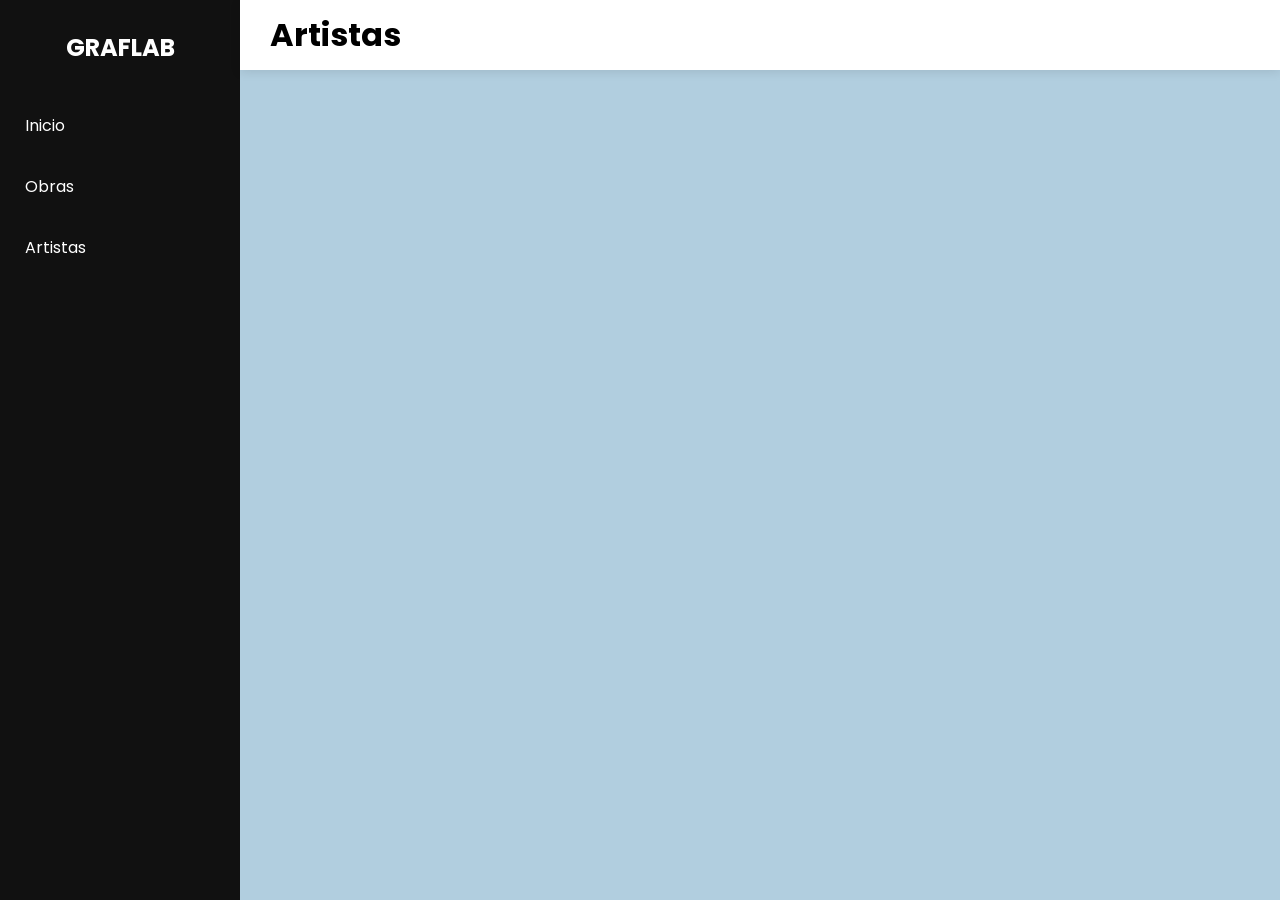
==== artistas.html @ 51ef1be7 "Add files via upload" ====
<!DOCTYPE html>
<html lang="es">
    <head>
        <meta charset="UTF-8">
        <title>Artistas</title>
        <link rel="stylesheet" href="css/estilos.css">
        <link href="https://fonts.googleapis.com/css2?family=Poppins:wght@300;400;500;600;700&display=swap" rel="stylesheet">
    </head>
    <body>
        <div id="sidebar-container"></div>

        <header class="header">

            <h1>Artistas</h1>

        </header>
        <main>

            <section id="contenedor-artistas"
                    class="grid">
            </section>

        </main>

        <script src="js/sidebar.js"></script>
        <script src="js/main.js"></script>
        <script src="js/artistas.js"></script>
    </body>
</html>
---- css/estilos.css ----
*{
    margin:0;
    padding:0;
    box-sizing:border-box;
}

body{
    font-family:'Poppins',sans-serif;
    background:#b1cedf; /*#f5f5f5*/
}

/* SIDEBAR */

.sidebar{
    position:fixed;
    left:0;
    top:0;
    width:240px;
    height:100vh;

    background:#111;

    display:flex;
    flex-direction:column;
}

.logo{
    padding:30px;
    color:white;
    text-align:center;
}

.sidebar nav{
    display:flex;
    flex-direction:column;
}

.sidebar nav a{
    color:white;
    text-decoration:none;
    padding:18px 25px;
    transition:.3s;
}

.sidebar nav a:hover,
.sidebar nav a.active{
    background:#333;
}

/* HEADER */
.header{
    position:fixed;
    left:240px;
    top:0;
    width:calc(100% - 240px);
    height:70px;

    background:white;

    display:flex;
    align-items:center;

    padding-left:30px;

    box-shadow:0 2px 10px rgba(0,0,0,.1);

    z-index:10;
}

/* MAIN */
main{
    margin-left:240px;
    margin-top:70px;
}

/* BANNER */
.banner{
    position:relative;
    height:100vh;
    overflow:hidden;
}
.banner img{
    width:100%;
    height:100%;
    object-fit:cover;
}
.banner-overlay{
    position:absolute;
    inset:0;

    background:rgba(0,0,0,.45);

    display:flex;
    flex-direction:column;
    justify-content:center;
    align-items:flex-start; /*center*/

    color:white;
    text-align:left;
}
.banner-overlay h1{
    font-size:6rem;
    margin-left: 9%;
}
.banner-overlay p{
    margin-top:15px;
    max-width:700px;
    font-size:1.2rem;
    margin-left: 9%;
}

/* BOTONES */
.acciones{
    padding:150px 20px;
    display:flex;
    justify-content:center;
    gap:30px;
}
.btn{
    padding:18px 40px;
    text-decoration:none;
    background:#111;
    color:white;
    border-radius:8px;
    transition:.3s;
}
.btn:hover{
    background:#444;
}

/* REVELAR */
.reveal{
    opacity:0;
    transform:translateY(60px);
    transition:1s;
}
.reveal.active{
    opacity:1;
    transform:translateY(0);
}
.grid{
    display:grid;
    grid-template-columns:
    repeat(auto-fill,minmax(250px,1fr));
    gap:30px;
    padding:40px;
    margin-left:240px;
}
.card{
    background:white;
    border-radius:12px;
    overflow:hidden;
    text-decoration:none;
    color:black;
    box-shadow:0 2px 10px rgba(0,0,0,.15);
    transition:.3s;
}
.card:hover{
    transform:translateY(-5px);
}
.card img{
    width:100%;
    height:250px;
    object-fit:cover;
}
.card h3{
    padding:15px;
}
.detalle-img{
    width:500px;
    max-width:100%;
    border-radius:12px;
}
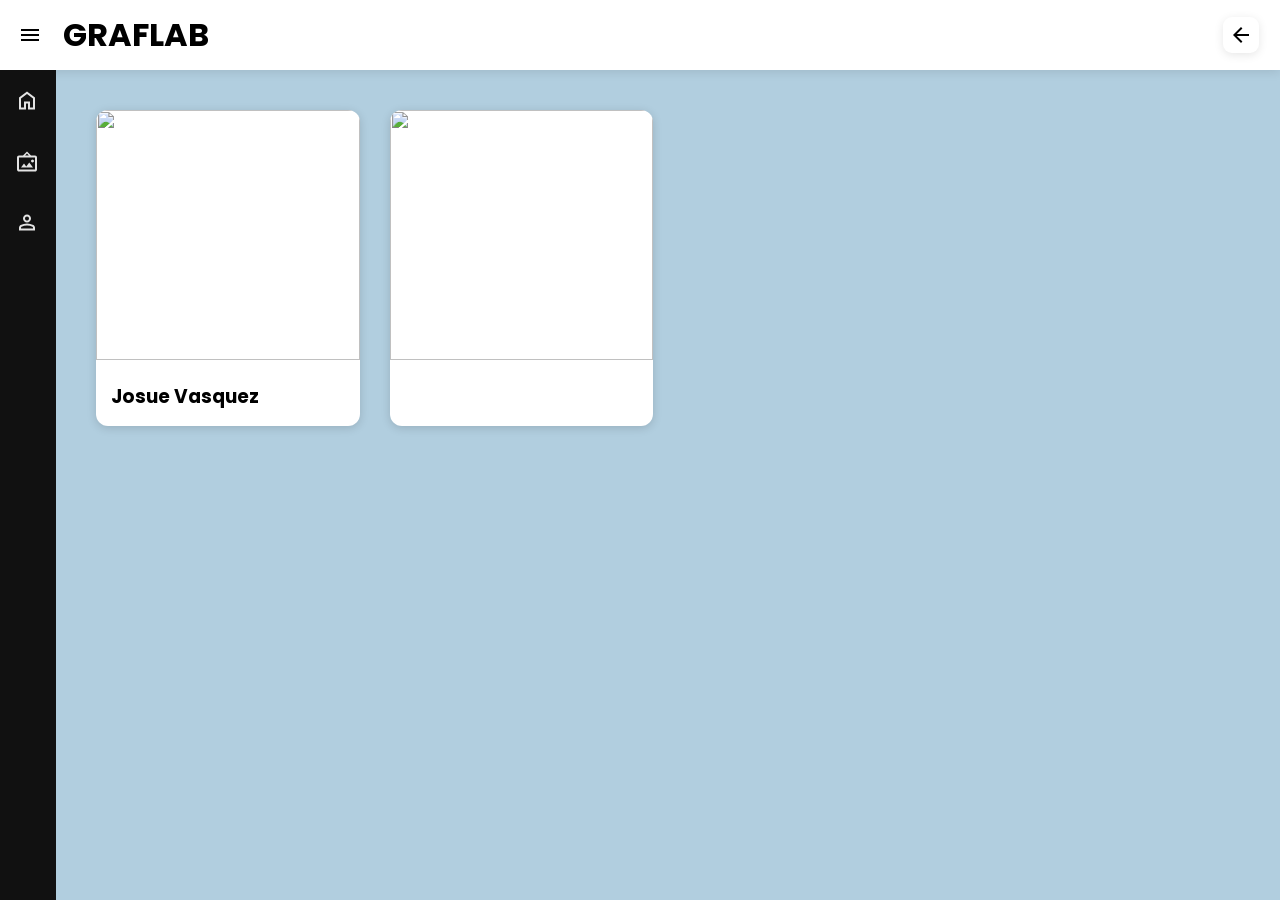
==== commit 4580c5dc: "Add files via upload" ====
--- a/artistas.html
+++ b/artistas.html
@@ -1,4 +1,5 @@
 <!DOCTYPE html>
+<meta name="viewport" content="width=device-width, initial-scale=1.0">
 <html lang="es">
     <head>
         <meta charset="UTF-8">
@@ -7,23 +8,17 @@
         <link href="https://fonts.googleapis.com/css2?family=Poppins:wght@300;400;500;600;700&display=swap" rel="stylesheet">
     </head>
     <body>
+        
+        <div id="header-container"></div>
         <div id="sidebar-container"></div>
-
-        <header class="header">
-
-            <h1>Artistas</h1>
-
-        </header>
         <main>
 
-            <section id="contenedor-artistas"
-                    class="grid">
-            </section>
+            <section id="contenedor-artistas" class="grid"></section>
 
         </main>
 
         <script src="js/sidebar.js"></script>
-        <script src="js/main.js"></script>
+        <script src="js/header.js"></script>
         <script src="js/artistas.js"></script>
     </body>
 </html>
--- a/css/estilos.css
+++ b/css/estilos.css
@@ -1,3 +1,11 @@
+:root{
+    --color_sidebar: #111;
+    --color_sidebar_elements: white;
+    --color_butons: #111;
+    --color_body: #b1cedf;
+    --color_header: white;
+}
+
 *{
     margin:0;
     padding:0;
@@ -9,19 +17,30 @@
     background:#b1cedf; /*#f5f5f5*/
 }
 
+
 /* SIDEBAR */
-
 .sidebar{
     position:fixed;
+    
     left:0;
-    top:0;
-    width:240px;
+    width:3.5rem; /*240*/
     height:100vh;
 
-    background:#111;
-
-    display:flex;
+    background:var(--color_sidebar);
+
+    display:flex;
+    flex:1;     
     flex-direction:column;
+    overflow-y: auto;
+
+    z-index:100;
+}
+
+.sidebar.menu-toggle{
+    width:18.75rem;
+}
+.sidebar-open main{
+    margin-left:18.75rem;
 }
 
 .logo{
@@ -37,9 +56,17 @@
 
 .sidebar nav a{
     color:white;
+    display:flex;
     text-decoration:none;
-    padding:18px 25px;
-    transition:.3s;
+
+    overflow: hidden;
+
+    padding:18px 15px;
+    transition:.3s;
+    gap: 1.3rem;
+}
+.sidebar img{
+    width: 1.6rem;
 }
 
 .sidebar nav a:hover,
@@ -47,12 +74,69 @@
     background:#333;
 }
 
+/*MENU*/
+.menu{
+    padding: 6px;
+    margin: 3px;
+    border-radius: 9px;
+   
+    cursor: pointer; 
+    position: relative;
+    display: flex;
+
+    transition: background-color 0.5s ease;
+}
+.menu:hover{
+    background-color: #ddd;
+}
+.menu img{
+    filter:brightness(0);
+}
+
+/*BACK*/
+.back{
+    margin-left:auto;
+    display: flex;
+
+    padding:6px;
+    margin-right:12px;
+    box-shadow:0 2px 10px rgba(0,0,0,.1);
+
+    align-items: center;
+    justify-content: center;
+
+    border:none;
+    border-radius:9px;
+
+    background:transparent;
+
+    cursor:pointer;
+
+    font-size:1.5rem;
+
+    transition:.3s;
+}
+.back:hover{
+    background-color: #ddd;
+}
+.back img{
+    filter:brightness(0);
+}
+
+
+
+
 /* HEADER */
+#header-container{
+    margin:0;
+    padding:0;
+}
 .header{
     position:fixed;
-    left:240px;
+    /*left:240px;*/
     top:0;
-    width:calc(100% - 240px);
+    left: 0;
+    width:100%; /*- 240px*/
     height:70px;
 
     background:white;
@@ -60,18 +144,26 @@
     display:flex;
     align-items:center;
 
-    padding-left:30px;
+    padding-left:9px;
+    padding-right: 9px;
 
     box-shadow:0 2px 10px rgba(0,0,0,.1);
 
-    z-index:10;
-}
+    z-index:30;
+}
+.header h1{
+    margin-left: 12px;
+}
+
 
 /* MAIN */
 main{
-    margin-left:240px;
+    margin-left: 3.5rem;
+    /*margin-left:240px;*/
     margin-top:70px;
 }
+
+
 
 /* BANNER */
 .banner{
@@ -99,7 +191,7 @@
     text-align:left;
 }
 .banner-overlay h1{
-    font-size:6rem;
+    font-size: clamp(1.6rem,10vw, 6rem);
     margin-left: 9%;
 }
 .banner-overlay p{
@@ -109,22 +201,54 @@
     margin-left: 9%;
 }
 
+
+
 /* BOTONES */
 .acciones{
-    padding:150px 20px;
-    display:flex;
+    padding:50px 50px;
+    /*display:flex;*/
+    display:grid;
+    grid-template-columns: 1fr 1fr ;
+
     justify-content:center;
     gap:30px;
 }
+
+
 .btn{
     padding:18px 40px;
     text-decoration:none;
+    align-items: center;
+
     background:#111;
     color:white;
+    
     border-radius:8px;
     transition:.3s;
 }
 .btn:hover{
+    background:#444;
+}
+
+/* CODIGO QR */
+#qrcode{
+    margin: 9px;
+}
+
+.btn-qr{
+    padding:18px 40px;
+    text-decoration:none;
+    align-items: center;
+    justify-content:center;
+    cursor: pointer;
+
+    background:#111;
+    color:white;
+    
+    border-radius:8px;
+    transition:.3s;
+}
+.btn-qr:hover{
     background:#444;
 }
 
@@ -140,16 +264,18 @@
 }
 .grid{
     display:grid;
-    grid-template-columns:
-    repeat(auto-fill,minmax(250px,1fr));
+    grid-template-columns: repeat(auto-fill,minmax(250px,1fr));
     gap:30px;
     padding:40px;
-    margin-left:240px;
+    /*margin-left:240px;*/
 }
 .card{
     background:white;
+
     border-radius:12px;
+
     overflow:hidden;
+    
     text-decoration:none;
     color:black;
     box-shadow:0 2px 10px rgba(0,0,0,.15);
@@ -166,8 +292,247 @@
 .card h3{
     padding:15px;
 }
-.detalle-img{
+
+
+
+#detalles{
+    align-items: flex-start;
+    background:rgb(28, 128, 168);
+}
+
+#detalles-texto{
+    background:rgb(128, 128, 168);
+}
+#detalles-imagen{
+    background:rgb(100, 100, 140);
+}
+.detalles-img{
     width:500px;
     max-width:100%;
     border-radius:12px;
-}+}
+.detalle-contenedor{
+    display:grid;
+    grid-template-columns:1fr max-content;
+    grid-template-columns: repeat(auto-fill,minmax(40%,1fr));
+    width: 100%;
+
+    gap:20px;
+}
+.detalle-texto{
+    padding:30px;
+
+    /*border:1px solid #ccc;*/
+    background: #f1f1f1;
+    border:none;
+    border-radius:8px;
+}
+
+.detalle-lateral{
+    display:flex;
+    flex-direction:column;
+    align-items:center;
+    justify-content:space-between;
+
+    /*border:1px solid #ccc;*/
+    background: #f1f1f1;
+    border:none;
+    border-radius:8px;
+}
+.detalle-lateral img{
+    width:100%;
+    height:100%;
+    padding:18px;
+    object-fit:cover;
+}
+
+.detalle-imagen{
+    width:100%;
+    height: auto;
+    max-width:40vw;
+    object-fit:cover;
+}
+
+.detalle-grid{
+    padding:30px;
+}
+
+.btn-detalles{
+    padding:18px 40px;
+    margin: 18px;
+
+    display: flex;
+    justify-content: center;
+
+    background:#111;
+    color:white;
+
+    border:none;
+    border-radius:8px;
+
+    cursor:pointer;
+
+    transition:.3s;
+}
+.btn-detalles:hover{
+    background:#444;
+}
+
+.qr-contenedor{
+    margin-top:20px;
+    display:flex;
+    justify-content:center;
+}
+
+
+
+/*adptar al celular*/
+@media (max-width:568px){
+
+    main{
+        width: 100%;
+        margin-left:0;
+        margin-top:70px;
+    }
+
+    #sidebar-container{
+        position: fixed;
+        height: 0;
+    }
+
+    .header{
+        position: fixed;
+        width: 100%;
+    }
+    .sidebar{   
+        position:fixed;
+
+        width:100%;
+        height: 100%;
+
+        transform:translateX(-100%);
+        transition:.3s;
+    }
+    .sidebar.menu-toggle{
+        top: 70px;
+        position: fixed;
+        overflow: hidden;
+        transform:translateX(0);
+        width:100%;
+        height: 100%;
+        
+    }
+    body.sidebar-open{
+        position: fixed;
+        overflow: hidden;
+        top: 0;
+    }
+    body.sidebar-open main{
+        width: 0;
+        height: 0;
+    }
+
+    .banner-overlay h1{
+        font-size: clamp(3rem,9vw, 6rem);
+    }
+    .banner-overlay p{
+        font-size:1rem;
+    }
+    
+    .acciones{
+        grid-template-columns: 1fr;
+    }
+
+    .detalle-contenedor{
+        grid-template-columns: 1fr;
+    }
+}
+
+
+/*Ventana modal*/
+.modal-overlay{
+    position:fixed;
+    inset:0;
+
+    background:rgba(0,0,0,.45);
+
+    backdrop-filter:blur(4px);
+
+    z-index:200;
+
+    display:none;
+
+    align-items:center;
+    justify-content:center;
+}
+.modal-overlay.open{
+    display:flex;
+}
+.modal{
+    background:white;
+
+    border-radius:12px;
+
+    width:100%;
+    max-width:510px;
+
+    max-height:90vh;
+
+    overflow-y:auto;
+
+    padding:30px;
+
+    box-shadow:
+        0 2px 10px rgba(0,0,0,.15);
+
+    animation:fadeUp .3s ease;
+}
+
+@keyframes fadeUp{
+    from{opacity:0;
+        transform:translateY(16px)}to{opacity:1;
+            transform:translateY(0)
+        }
+    }
+.modal-header{
+    display:flex;
+    justify-content:space-between;
+    align-items:center;
+    margin-bottom:20px;
+    padding-bottom:15px;
+    border-bottom:1px solid #ddd;
+}
+.modal-body{
+
+    display:flex;
+    flex-direction:column;
+    align-items:center;
+    gap:20px;
+}
+.modal-body p{
+    display:flex;
+    text-align: center;
+}
+.modal-title{
+
+    font-size:1.5rem;
+    font-weight:600;
+    color:#111;
+}
+.btn-close{
+    width:40px;
+    height:40px;
+
+    border:none;
+    border-radius:8px;
+    text-align: center;
+
+    background:#111;
+    color:white;
+    cursor:pointer;
+
+    transition:.3s;
+}
+.btn-close:hover{
+    background:#444;
+}
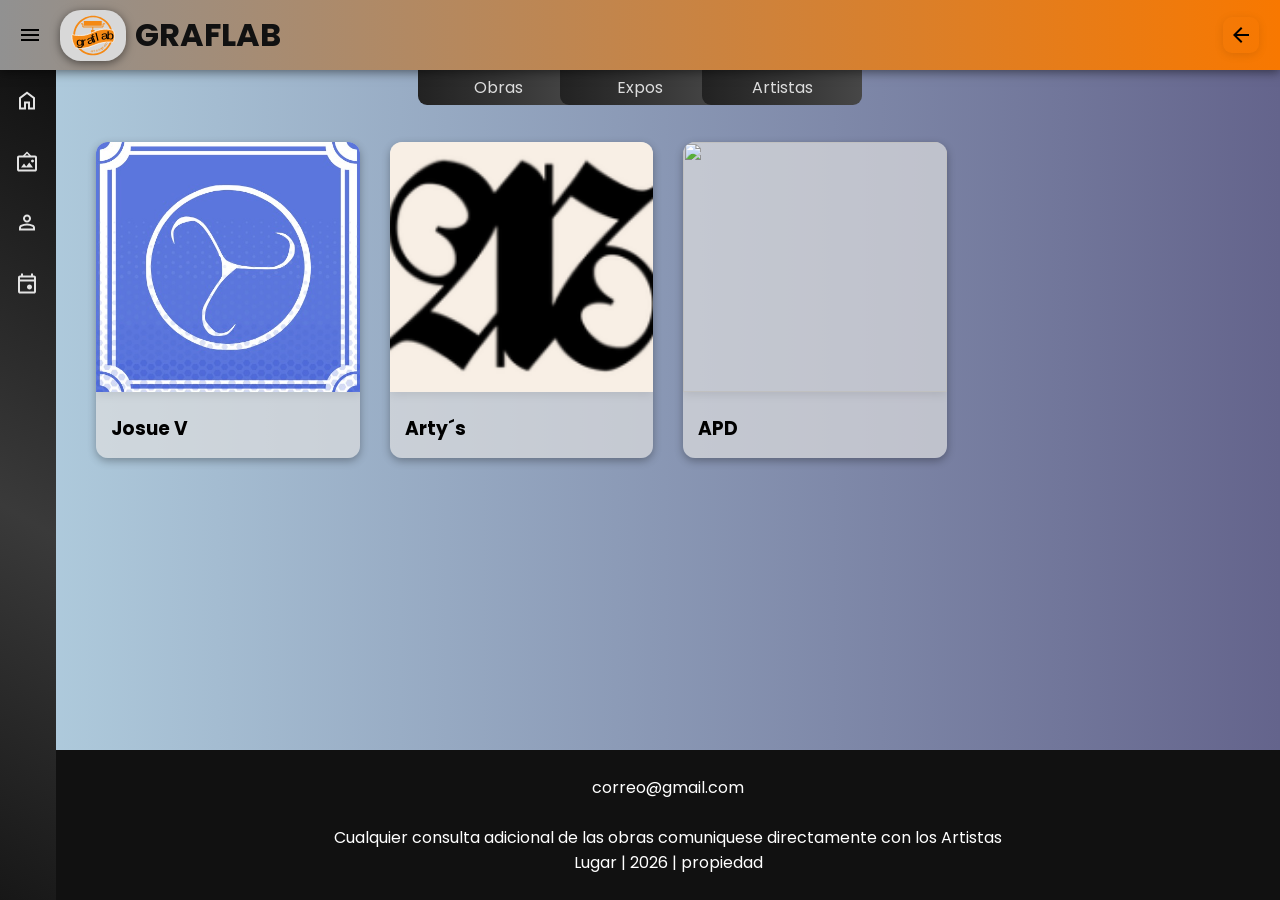
==== commit c52cc722: "Add files via upload" ====
--- a/artistas.html
+++ b/artistas.html
@@ -13,12 +13,15 @@
         <div id="sidebar-container"></div>
         <main>
 
-            <section id="contenedor-artistas" class="grid"></section>
+            <section id="contenedor-artistas" class="grid detalles-contenedor-artista"></section>
 
         </main>
+
+        <div id="footer-container"></div>
 
         <script src="js/sidebar.js"></script>
         <script src="js/header.js"></script>
         <script src="js/artistas.js"></script>
+        <script src="js/footer.js"></script>
     </body>
 </html>
--- a/css/estilos.css
+++ b/css/estilos.css
@@ -1,9 +1,41 @@
 :root{
     --color_sidebar: #111;
-    --color_sidebar_elements: white;
-    --color_butons: #111;
+    --color_sidebar_gradient: #3a3a3a;
+    
+    --color_sidebar_elements: #ffffff;
+    --color_sidebar_hover:#333;
+    --color_text_sidebar: #ffffff;
+
+    --color_butons: #f87800;
+    
+    --color_header: #f87800;
+    --color_btn_header: #ddd;
+    --color_text_header: #111;
+
+    --color_text_subHeader: #ddd;
+
     --color_body: #b1cedf;
-    --color_header: white;
+
+    --color_card: #dfdfdfb0;
+    
+    --color_detalle: #1c80a8;
+    --color_contenedor_detalle: #f1f1f1dd;
+
+    --color_footer: #111;
+    --color_text_title_banner: #f87800;
+    --color_text_p_banner: #ffffff;
+
+    --header_hight: 70px;
+    --footer_hight: 132px;
+
+    --url_img_obras: url("../img/fondos/bienvenida.jpg");
+    --url_img_artistas: url("../img/fondos/bienvenida.jpg");
+    --url_img_expociciones: url("../img/fondos/bienvenida.jpg");
+
+    --sidebar_width_close: 3.5rem;
+    --sidebar_width_open: 18.75rem;
+
+    --distance_sub_header: 27px;
 }
 
 *{
@@ -14,8 +46,18 @@
 
 body{
     font-family:'Poppins',sans-serif;
-    background:#b1cedf; /*#f5f5f5*/
-}
+    background: linear-gradient(to right,var(--color_body),#64648c);
+    background-attachment:fixed;
+
+    min-height: 100vh;
+    display: grid;
+    grid-template-rows: auto auto 1fr auto;
+}
+html{
+    background: linear-gradient(to right,var(--color_body),#64648c);
+    background-attachment:fixed;
+}
+
 
 
 /* SIDEBAR */
@@ -23,31 +65,37 @@
     position:fixed;
     
     left:0;
-    width:3.5rem; /*240*/
+    width: var(--sidebar_width_close); /*240*/
     height:100vh;
 
-    background:var(--color_sidebar);
-
-    display:flex;
+    background: linear-gradient(30deg,var(--color_sidebar),var(--color_sidebar_gradient),var(--color_sidebar));
+
+    transition:.3s;
+
+    display:flex;   
     flex:1;     
     flex-direction:column;
     overflow-y: auto;
 
+    top: var(--header_hight);
+
     z-index:100;
 }
 
 .sidebar.menu-toggle{
-    width:18.75rem;
+    width:var(--sidebar_width_open);
+    transition:.3s;
 }
 .sidebar-open main{
-    margin-left:18.75rem;
-}
-
-.logo{
-    padding:30px;
-    color:white;
-    text-align:center;
-}
+    margin-left:var(--sidebar_width_open);
+    transition:.3s;
+}
+.sidebar-open footer{
+    margin-left:var(--sidebar_width_open);
+    transition:.3s;
+}
+
+
 
 .sidebar nav{
     display:flex;
@@ -71,7 +119,7 @@
 
 .sidebar nav a:hover,
 .sidebar nav a.active{
-    background:#333;
+    background:var(--color_sidebar_hover);
 }
 
 /*MENU*/
@@ -85,13 +133,17 @@
     display: flex;
 
     transition: background-color 0.5s ease;
+    z-index: 0;
 }
 .menu:hover{
-    background-color: #ddd;
+    background-color: var(--color_btn_header);
 }
 .menu img{
     filter:brightness(0);
 }
+
+
+
 
 /*BACK*/
 .back{
@@ -112,12 +164,11 @@
 
     cursor:pointer;
 
-    font-size:1.5rem;
 
     transition:.3s;
 }
 .back:hover{
-    background-color: #ddd;
+    background-color: var(--color_btn_header);
 }
 .back img{
     filter:brightness(0);
@@ -137,36 +188,138 @@
     top:0;
     left: 0;
     width:100%; /*- 240px*/
-    height:70px;
-
-    background:white;
+    height:var(--header_hight);
+
+    background: linear-gradient(to right,#919191,var(--color_header));
 
     display:flex;
     align-items:center;
+    
 
     padding-left:9px;
     padding-right: 9px;
 
-    box-shadow:0 2px 10px rgba(0,0,0,.1);
-
-    z-index:30;
+    box-shadow:0 2px 10px rgba(0,0,0,.5);
+
+    z-index:1000;
+}
+.header a{
+    text-decoration: none;
+    color: var(--color_text_header);
 }
 .header h1{
-    margin-left: 12px;
+    overflow: hidden;
+    font-size: clamp(1.6rem,9vw, 2rem);
+}
+
+/*HEADER LOGOTIPO*/
+.logotipo a{
+    margin: 9px;
+   
+    position: relative;
+    display: flex;
+}
+.logotipo img{
+    filter:brightness(1);
+    height: auto;
+    width: 66px;
+
+    border-radius: 21px;
+    background: #d8d8d8;
+    box-shadow:0 2px 10px rgba(0,0,0,.5);
+}
+
+
+/*SUBHEADER*/
+.sub-header{
+    position: fixed;
+    
+    justify-content: center;
+    align-items: center;
+
+    position: relative;
+}
+.sub-header ul{
+    display: flex;
+
+    justify-content: center;
+    align-items: center;
+
+    position: fixed;
+    text-align: center;
+    
+    width: 100%;
+    top: calc(var(--header_hight) - 20px);
+
+    list-style: none;
+
+    transition:
+    transform .25s,
+    box-shadow .25s;
+
+    z-index: 100;
+}
+body.sidebar-open .sub-header ul{
+    transform: translateY(-100px);
+}
+.sub-header ul li{
+    position: relative;
+    
+    background: linear-gradient(to right, #222222,#333,#474747);
+    border-radius: 0 0 9px 9px;
+    padding: 0 6px 0 6px;
+
+
+    margin-left: -18px;
+    padding-top: 25px;
+    padding-bottom: 5px;
+    
+    flex:auto;
+    max-width: 10rem;
+
+    transition: 0.2s;
+}
+.sub-header ul li:nth-child(1) {
+    z-index: 101;
+    margin-left: 0;
+}
+.sub-header ul li:nth-child(2) {
+    z-index: 102;
+}
+.sub-header ul li:nth-child(3) {
+    z-index: 103;
+}
+
+.sub-header ul li:hover{
+    background: #8080a8;
+    transform: translateY(10px);
+}
+.sub-header ul li a{
+    color: var(--color_text_subHeader);
+    text-decoration: none;
 }
 
 
 /* MAIN */
 main{
-    margin-left: 3.5rem;
+    /*display:block;*/
+    /*flex-direction: column;*/
+    margin-left: var(--sidebar_width_close);
     /*margin-left:240px;*/
     margin-top:70px;
+
+    /*padding-top: var(--distance_sub_header);*/
+    
+    transition:.25s;
+    /*height: calc(100vh - var(--header_hight) - var(--footer_hight));*/
 }
 
 
 
 /* BANNER */
 .banner{
+    margin-top: calc(-1* var(--distance_sub_header));
+
     position:relative;
     height:100vh;
     overflow:hidden;
@@ -187,19 +340,22 @@
     justify-content:center;
     align-items:flex-start; /*center*/
 
-    color:white;
     text-align:left;
 }
 .banner-overlay h1{
     font-size: clamp(1.6rem,10vw, 6rem);
     margin-left: 9%;
+    color:var(--color_text_title_banner);
 }
 .banner-overlay p{
+    padding-right: 33px;
     margin-top:15px;
     max-width:700px;
     font-size:1.2rem;
     margin-left: 9%;
-}
+    color:var(--color_text_p_banner);
+}
+
 
 
 
@@ -219,9 +375,11 @@
     padding:18px 40px;
     text-decoration:none;
     align-items: center;
-
-    background:#111;
+    text-align: center;
+
+    background:var(--color_butons);
     color:white;
+    box-shadow:0 3px 9px rgba(0,0,0,.3);
     
     border-radius:8px;
     transition:.3s;
@@ -229,6 +387,34 @@
 .btn:hover{
     background:#444;
 }
+
+
+
+/*FOOTER*/
+#footer-container{
+    position: relative;
+
+    width: auto;
+    height: auto;
+    z-index: 1;
+}
+footer{
+    color: white;
+    width: auto;
+    background-color: #111;
+    padding: 0 15px 0 15px;
+    margin-left:3.5rem;
+}
+
+footer p{
+    text-align: center;
+}
+
+
+
+
+
+
 
 /* CODIGO QR */
 #qrcode{
@@ -270,7 +456,7 @@
     /*margin-left:240px;*/
 }
 .card{
-    background:white;
+    background:var(--color_card);
 
     border-radius:12px;
 
@@ -278,33 +464,35 @@
     
     text-decoration:none;
     color:black;
-    box-shadow:0 2px 10px rgba(0,0,0,.15);
+    box-shadow:0 3px 9px rgba(0,0,0,.3);
     transition:.3s;
 }
 .card:hover{
-    transform:translateY(-5px);
+    transform:translateY(-6px);
 }
 .card img{
     width:100%;
     height:250px;
+    max-height: 250px;
     object-fit:cover;
+    box-shadow:0 2px 10px rgba(0,0,0,.1);
 }
 .card h3{
     padding:15px;
 }
 
-
-
 #detalles{
     align-items: flex-start;
-    background:rgb(28, 128, 168);
+    background: var(--color_detalle);
+
+    
 }
 
 #detalles-texto{
-    background:rgb(128, 128, 168);
+    background:#8080a8;
 }
 #detalles-imagen{
-    background:rgb(100, 100, 140);
+    background:#64648c;
 }
 .detalles-img{
     width:500px;
@@ -317,13 +505,15 @@
     grid-template-columns: repeat(auto-fill,minmax(40%,1fr));
     width: 100%;
 
+    padding-top: var(--distance_sub_header);
+
     gap:20px;
 }
 .detalle-texto{
     padding:30px;
 
     /*border:1px solid #ccc;*/
-    background: #f1f1f1;
+    background: var(--color_contenedor_detalle);
     border:none;
     border-radius:8px;
 }
@@ -335,7 +525,7 @@
     justify-content:space-between;
 
     /*border:1px solid #ccc;*/
-    background: #f1f1f1;
+    background: var(--color_contenedor_detalle);
     border:none;
     border-radius:8px;
 }
@@ -349,8 +539,7 @@
 .detalle-imagen{
     width:100%;
     height: auto;
-    max-width:40vw;
-    object-fit:cover;
+    object-fit:fill;
 }
 
 .detalle-grid{
@@ -377,7 +566,6 @@
 .btn-detalles:hover{
     background:#444;
 }
-
 .qr-contenedor{
     margin-top:20px;
     display:flex;
@@ -385,11 +573,97 @@
 }
 
 
+/*DESPLAZARSE ENTRE PAGINAS*/
+.btns-move{
+    display:grid;
+
+    grid-template-columns:60px 2fr 60px;
+    justify-content: center;
+    align-items: center;
+
+    margin-top: 18px;
+    width:100%;
+    
+    gap:12px;
+
+}
+.btn-move{
+    display: flex;
+    justify-content: center;
+    align-items: center;
+
+    background: var(--color_contenedor_detalle);
+    
+    height:52px;
+
+    border:none;
+    border-radius:8px;
+
+    cursor:pointer;
+
+    transition:.3s;
+    text-decoration:none;
+}
+.btn-move.hidden{
+    background:none
+}
+.btn-move.hidden:hover{
+    background:none
+}
+
+.btn-move:hover{
+    background:#444;
+}
+.btn-prev,
+.btn-next{
+    font-size:1.6rem;
+    font-weight:bold;
+
+    flex-shrink:0;
+}
+.btn-home{
+    flex:1;
+
+    font-size:1rem;
+    font-weight:500;
+}
+
+.btns-move a{
+    text-decoration: none;
+    color: #111;
+}
+
+/*CONTENEDOES*/
+#detalles.detalles-contenedor-artista{
+    background-image: var(--url_img_artistas);
+    background-repeat: no-repeat;
+    background-position: center;
+    background-size: cover;
+}
+#detalles.detalles-contenedor-obra{
+    background-image: var(--url_img_obras);
+    background-repeat: no-repeat;
+    background-position: center;
+    background-size: cover;
+}
+#detalles.detalles-contenedor-expocicion{
+    background-image: var(--url_img_expociciones);
+    background-repeat: no-repeat;
+    background-position: center;
+    background-size: cover;
+}
+
+#contenedor-artistas, #contenedor-obras, #contenedor-expociciones{
+    padding-top: 72px;
+}
+
+
 
 /*adptar al celular*/
 @media (max-width:568px){
 
     main{
+        height: 100%;
         width: 100%;
         margin-left:0;
         margin-top:70px;
@@ -398,12 +672,17 @@
     #sidebar-container{
         position: fixed;
         height: 0;
+        z-index: 100;
     }
 
     .header{
         position: fixed;
         width: 100%;
     }
+    .sub-header ul{
+        left: 0;
+    }
+
     .sidebar{   
         position:fixed;
 
@@ -423,15 +702,16 @@
         
     }
     body.sidebar-open{
-        position: fixed;
+        position:fixed;
+        width: 100%;
         overflow: hidden;
         top: 0;
     }
     body.sidebar-open main{
-        width: 0;
-        height: 0;
-    }
-
+        margin-left: 0;
+    }
+
+    /*areglar texto de la bentan aprincipal*/
     .banner-overlay h1{
         font-size: clamp(3rem,9vw, 6rem);
     }
@@ -443,9 +723,27 @@
         grid-template-columns: 1fr;
     }
 
+    /*cambiar diseño del contenedor*/
     .detalle-contenedor{
         grid-template-columns: 1fr;
-    }
+        gap: 0;
+    }
+    .detalle-lateral{
+        border-radius: 9px 9px 0px 0px ;
+    }
+    .detalle-texto{
+        margin-top: 0;
+        padding-top: 0;
+        border-radius: 0px 0px 9px 9px;
+    }
+    .detalle-texto h1,h3{
+        text-align: center;
+    }
+
+    footer{
+        margin:0;
+    }
+
 }
 
 
@@ -536,3 +834,74 @@
 .btn-close:hover{
     background:#444;
 }
+
+
+/*IMAGEVIEWER*/
+
+.viewer{
+    position:fixed;
+    inset:0;
+    background:rgba(0,0,0,.92);
+
+    display:none;
+
+    justify-content:center;
+    align-items:center;
+    overflow:hidden;
+
+    touch-action:none;
+
+    z-index:500;
+}
+.viewer.open{
+    display:flex;
+}
+.viewer-content{
+    width:100%;
+    height:100%;
+
+    display:flex;
+
+    justify-content:center;
+    align-items:center;
+
+    overflow:hidden;
+    cursor:grab;
+}
+.viewer-content:active{
+    cursor:grabbing;
+}
+#viewer-image{
+    max-width:none;
+    max-height:none;
+
+    user-select:none;
+    transform-origin:center center;
+    transition:none;
+
+    user-select:none;
+    -webkit-user-drag:none;
+    pointer-events:auto;
+}
+.viewer-close{
+    position:absolute;
+
+    top:20px;
+    right:20px;
+
+    width:45px;
+    height:45px;
+
+    border:none;
+    border-radius:50%;
+
+    background:#111;
+    color:white;
+
+    font-size:24px;
+    cursor:pointer;
+    z-index:501;
+}
+.viewer-close:hover{
+    background:#444;
+}
